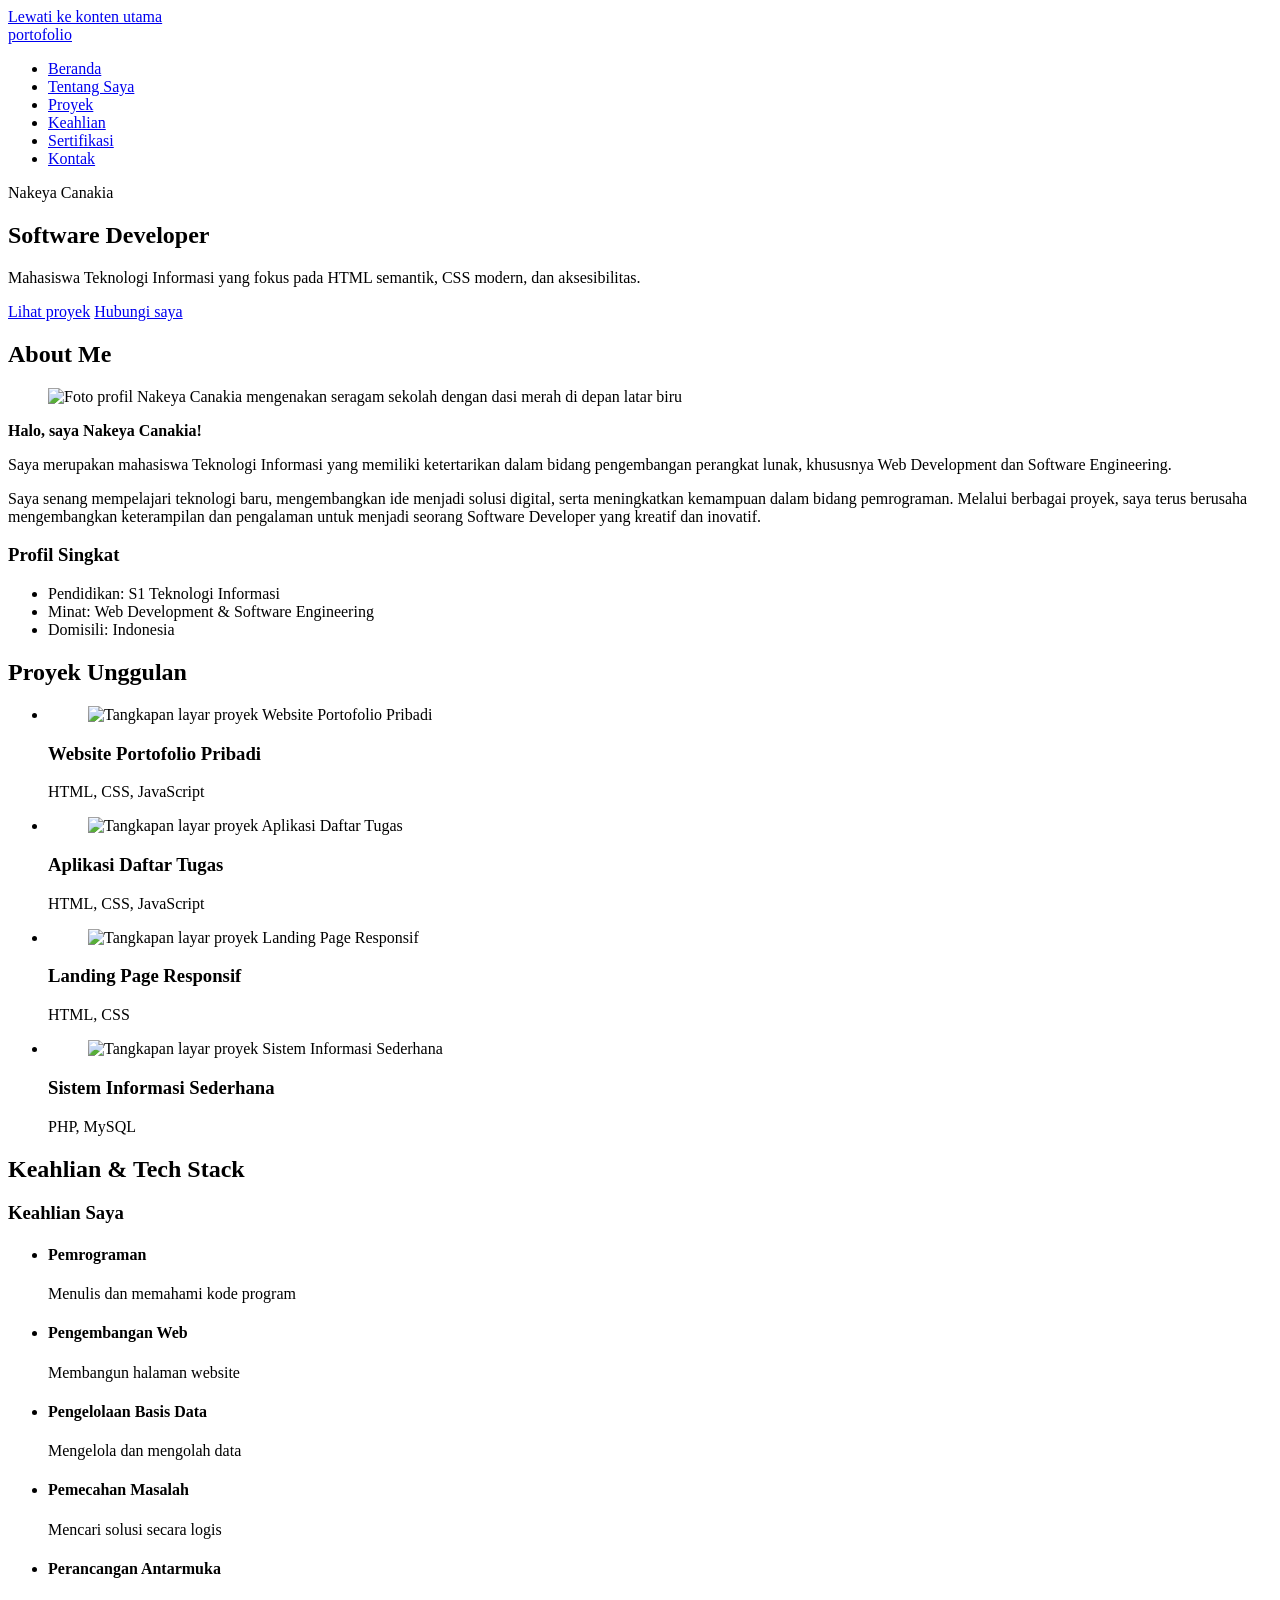
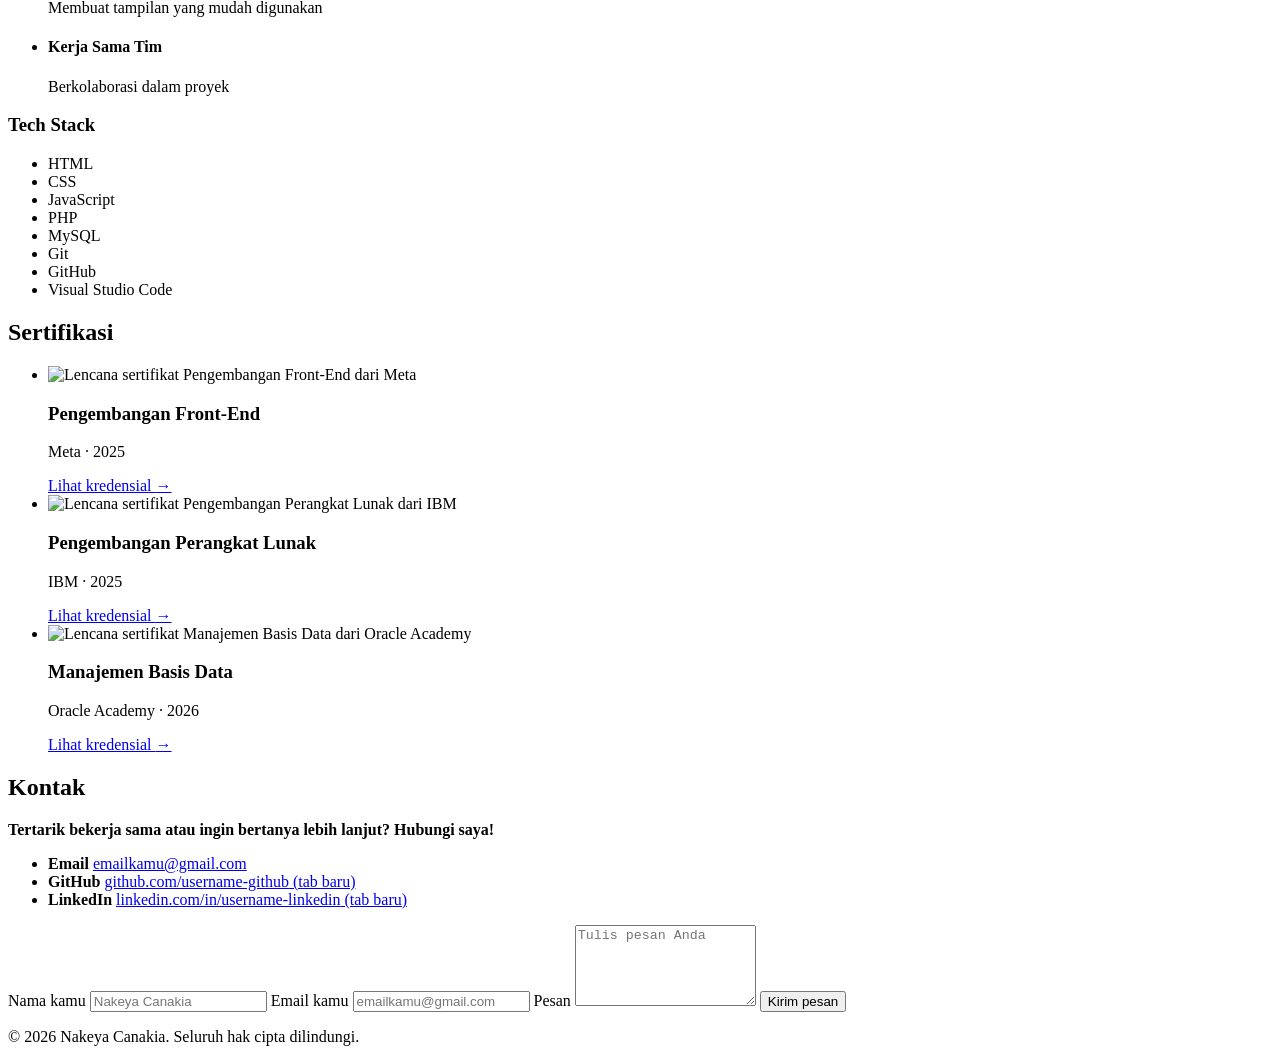
==== pemweb-tugas1-42530005/index.html @ 79c661ab "feat(form): hubungkan formulir kontak ke Formspree" ====
<!DOCTYPE html>
<html lang="id">
<head>
  <meta charset="UTF-8">
  <meta name="viewport" content="width=device-width, initial-scale=1">
  <title>Nakeya Canakia | Portofolio Software Developer</title>
  <meta name="description" content="Portofolio Nakeya Canakia, mahasiswa Teknologi Informasi yang fokus pada HTML semantik, CSS modern, dan aksesibilitas.">
  <link rel="icon" href="assets/icons/favicon.svg" type="image/svg+xml">
  <link rel="preconnect" href="https://fonts.googleapis.com">
  <link rel="preconnect" href="https://fonts.gstatic.com" crossorigin>
  <link href="https://fonts.googleapis.com/css2?family=Montserrat:wght@400;500;700;900&display=swap" rel="stylesheet">
  <link rel="stylesheet" href="css/style.css">
</head>
<body>
  <a class="skip-link" href="#konten-utama">Lewati ke konten utama</a>

  <header>
    <a class="logo" href="#beranda" aria-label="portofolio, kembali ke beranda">portofolio</a>
    <nav aria-label="Navigasi Utama">
      <ul>
        <li><a href="#beranda">Beranda</a></li>
        <li><a href="#tentang">Tentang Saya</a></li>
        <li><a href="#proyek">Proyek</a></li>
        <li><a href="#keahlian">Keahlian</a></li>
        <li><a href="#sertifikasi">Sertifikasi</a></li>
        <li><a href="#kontak">Kontak</a></li>
      </ul>
    </nav>
  </header>

  <main id="konten-utama">

    <!-- 1. BERANDA -->
    <section id="beranda" class="hero" aria-labelledby="judul-beranda">
      <p class="hero-nama">Nakeya Canakia</p>
      <h1 id="judul-beranda">Software Developer</h1>
      <p class="hero-deskripsi">Mahasiswa Teknologi Informasi yang fokus pada HTML semantik, CSS modern, dan aksesibilitas.</p>
      <p class="aksi">
        <a class="tombol" href="#proyek">Lihat proyek</a>
        <a class="tombol tombol-outline" href="#kontak">Hubungi saya</a>
      </p>
    </section>

    <!-- 2. TENTANG SAYA -->
    <section id="tentang" class="tentang" aria-labelledby="judul-tentang">
      <h2 id="judul-tentang">About Me</h2>

      <figure class="foto">
        <img src="assets/images/foto-nakeya.jpg" width="662" height="882"
             alt="Foto profil Nakeya Canakia mengenakan seragam sekolah dengan dasi merah di depan latar biru">
      </figure>

      <article class="bio">
        <p><strong>Halo, saya Nakeya Canakia!</strong></p>
        <p>Saya merupakan mahasiswa Teknologi Informasi yang memiliki ketertarikan dalam bidang pengembangan perangkat lunak, khususnya Web Development dan Software Engineering.</p>
        <p>Saya senang mempelajari teknologi baru, mengembangkan ide menjadi solusi digital, serta meningkatkan kemampuan dalam bidang pemrograman. Melalui berbagai proyek, saya terus berusaha mengembangkan keterampilan dan pengalaman untuk menjadi seorang Software Developer yang kreatif dan inovatif.</p>
      </article>

      <aside class="profil" aria-labelledby="judul-profil">
        <h3 id="judul-profil">Profil Singkat</h3>
        <ul>
          <li>Pendidikan: S1 Teknologi Informasi</li>
          <li>Minat: Web Development &amp; Software Engineering</li>
          <li>Domisili: Indonesia</li>
        </ul>
      </aside>
    </section>

    <!-- 3. PROYEK -->
    <section id="proyek" class="proyek" aria-labelledby="judul-proyek">
      <h2 id="judul-proyek">Proyek Unggulan</h2>
      <ul class="grid-kartu grid-proyek">
        <li>
          <article class="kartu">
            <figure>
              <img src="assets/images/proyek-placeholder.svg" width="640" height="480" loading="lazy"
                   alt="Tangkapan layar proyek Website Portofolio Pribadi">
            </figure>
            <h3>Website Portofolio Pribadi</h3>
            <p class="tag-teknologi">HTML, CSS, JavaScript</p>
          </article>
        </li>
        <li>
          <article class="kartu">
            <figure>
              <img src="assets/images/proyek-placeholder.svg" width="640" height="480" loading="lazy"
                   alt="Tangkapan layar proyek Aplikasi Daftar Tugas">
            </figure>
            <h3>Aplikasi Daftar Tugas</h3>
            <p class="tag-teknologi">HTML, CSS, JavaScript</p>
          </article>
        </li>
        <li>
          <article class="kartu">
            <figure>
              <img src="assets/images/proyek-placeholder.svg" width="640" height="480" loading="lazy"
                   alt="Tangkapan layar proyek Landing Page Responsif">
            </figure>
            <h3>Landing Page Responsif</h3>
            <p class="tag-teknologi">HTML, CSS</p>
          </article>
        </li>
        <li>
          <article class="kartu">
            <figure>
              <img src="assets/images/proyek-placeholder.svg" width="640" height="480" loading="lazy"
                   alt="Tangkapan layar proyek Sistem Informasi Sederhana">
            </figure>
            <h3>Sistem Informasi Sederhana</h3>
            <p class="tag-teknologi">PHP, MySQL</p>
          </article>
        </li>
      </ul>
    </section>

    <!-- 4. KEAHLIAN -->
    <section id="keahlian" class="keahlian" aria-labelledby="judul-keahlian">
      <h2 id="judul-keahlian">Keahlian &amp; Tech Stack</h2>

      <h3>Keahlian Saya</h3>
      <ul class="grid-keahlian">
        <li><h4>Pemrograman</h4><p>Menulis dan memahami kode program</p></li>
        <li><h4>Pengembangan Web</h4><p>Membangun halaman website</p></li>
        <li><h4>Pengelolaan Basis Data</h4><p>Mengelola dan mengolah data</p></li>
        <li><h4>Pemecahan Masalah</h4><p>Mencari solusi secara logis</p></li>
        <li><h4>Perancangan Antarmuka</h4><p>Membuat tampilan yang mudah digunakan</p></li>
        <li><h4>Kerja Sama Tim</h4><p>Berkolaborasi dalam proyek</p></li>
      </ul>

      <h3>Tech Stack</h3>
      <ul class="tech-stack">
        <li>HTML</li>
        <li>CSS</li>
        <li>JavaScript</li>
        <li>PHP</li>
        <li>MySQL</li>
        <li>Git</li>
        <li>GitHub</li>
        <li>Visual Studio Code</li>
      </ul>
    </section>

    <!-- 5. SERTIFIKASI -->
    <section id="sertifikasi" class="sertifikasi" aria-labelledby="judul-sertifikasi">
      <h2 id="judul-sertifikasi">Sertifikasi</h2>
      <ul class="grid-kartu">
        <li>
          <article class="kartu kartu-sertifikat">
            <img src="assets/images/sertifikat-placeholder.svg" width="200" height="200" loading="lazy"
                 alt="Lencana sertifikat Pengembangan Front-End dari Meta">
            <h3>Pengembangan Front-End</h3>
            <p>Meta &middot; 2025</p>
            <a href="https://www.coursera.org/" target="_blank" rel="noopener noreferrer"
               aria-label="Lihat kredensial Pengembangan Front-End dari Meta (tab baru)">Lihat kredensial <span aria-hidden="true">&rarr;</span></a>
          </article>
        </li>
        <li>
          <article class="kartu kartu-sertifikat">
            <img src="assets/images/sertifikat-placeholder.svg" width="200" height="200" loading="lazy"
                 alt="Lencana sertifikat Pengembangan Perangkat Lunak dari IBM">
            <h3>Pengembangan Perangkat Lunak</h3>
            <p>IBM &middot; 2025</p>
            <a href="https://www.coursera.org/" target="_blank" rel="noopener noreferrer"
               aria-label="Lihat kredensial Pengembangan Perangkat Lunak dari IBM (tab baru)">Lihat kredensial <span aria-hidden="true">&rarr;</span></a>
          </article>
        </li>
        <li>
          <article class="kartu kartu-sertifikat">
            <img src="assets/images/sertifikat-placeholder.svg" width="200" height="200" loading="lazy"
                 alt="Lencana sertifikat Manajemen Basis Data dari Oracle Academy">
            <h3>Manajemen Basis Data</h3>
            <p>Oracle Academy &middot; 2026</p>
            <a href="https://academy.oracle.com/" target="_blank" rel="noopener noreferrer"
               aria-label="Lihat kredensial Manajemen Basis Data dari Oracle Academy (tab baru)">Lihat kredensial <span aria-hidden="true">&rarr;</span></a>
          </article>
        </li>
      </ul>
    </section>

    <!-- 6. KONTAK -->
    <section id="kontak" class="kontak" aria-labelledby="judul-kontak">
      <h2 id="judul-kontak">Kontak</h2>

      <article class="info-kontak">
        <p><strong>Tertarik bekerja sama atau ingin bertanya lebih lanjut? Hubungi saya!</strong></p>
        <ul>
          <li><strong>Email</strong> <a href="mailto:emailkamu@gmail.com">emailkamu@gmail.com</a></li>
          <li><strong>GitHub</strong> <a href="https://github.com/username-github" target="_blank" rel="noopener noreferrer">github.com/username-github<span class="sr-only"> (tab baru)</span></a></li>
          <li><strong>LinkedIn</strong> <a href="https://www.linkedin.com/in/username-linkedin" target="_blank" rel="noopener noreferrer">linkedin.com/in/username-linkedin<span class="sr-only"> (tab baru)</span></a></li>
        </ul>
      </article>

      <form class="form-kontak" action="https://formspree.io/f/xdeanyjn" method="POST" aria-label="Formulir kontak">
        <label for="nama">Nama kamu</label>
        <input type="text" id="nama" name="nama" autocomplete="name" placeholder="Nakeya Canakia" required>

        <label for="email">Email kamu</label>
        <input type="email" id="email" name="email" autocomplete="email" placeholder="emailkamu@gmail.com" required>

        <label for="pesan">Pesan</label>
        <textarea id="pesan" name="pesan" rows="5" placeholder="Tulis pesan Anda" required></textarea>

        <button type="submit" class="tombol">Kirim pesan</button>
      </form>
    </section>

  </main>

  <footer>
    <p>&copy; 2026 Nakeya Canakia. Seluruh hak cipta dilindungi.</p>
  </footer>
</body>
</html>
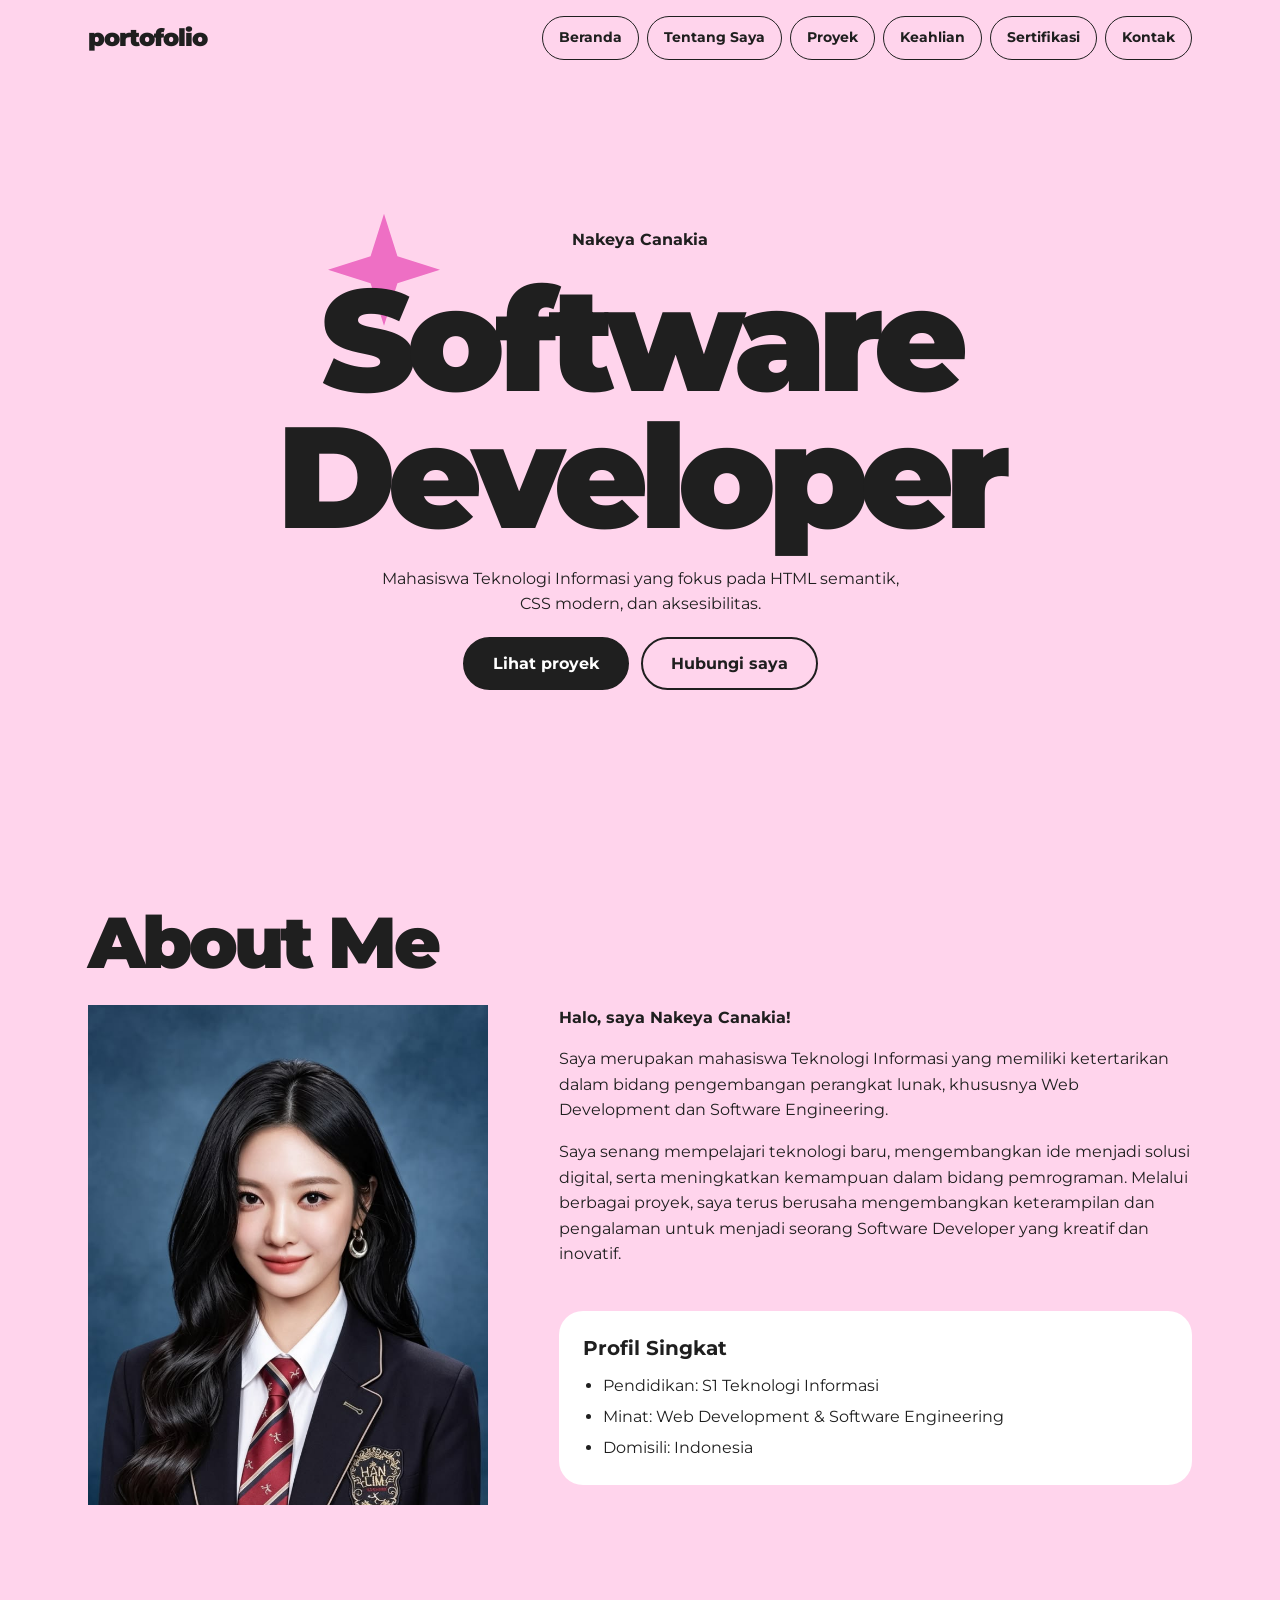
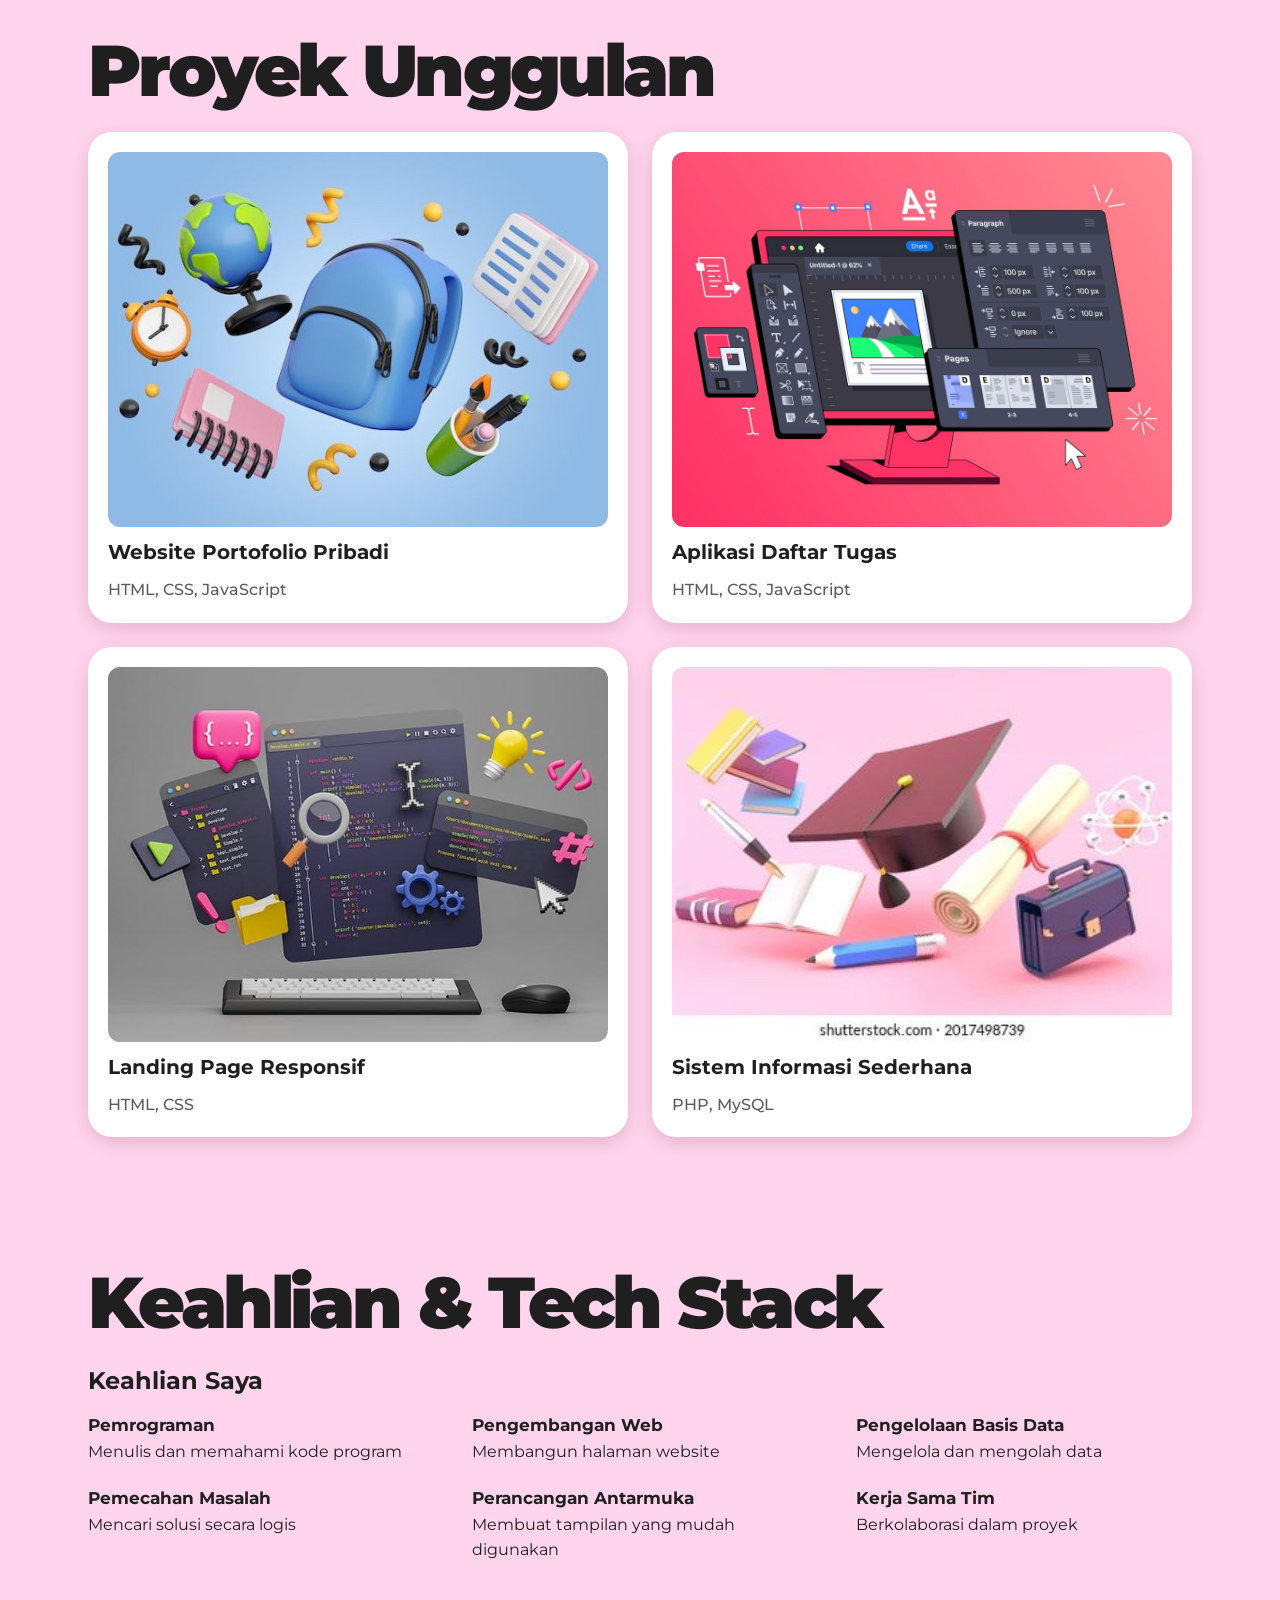
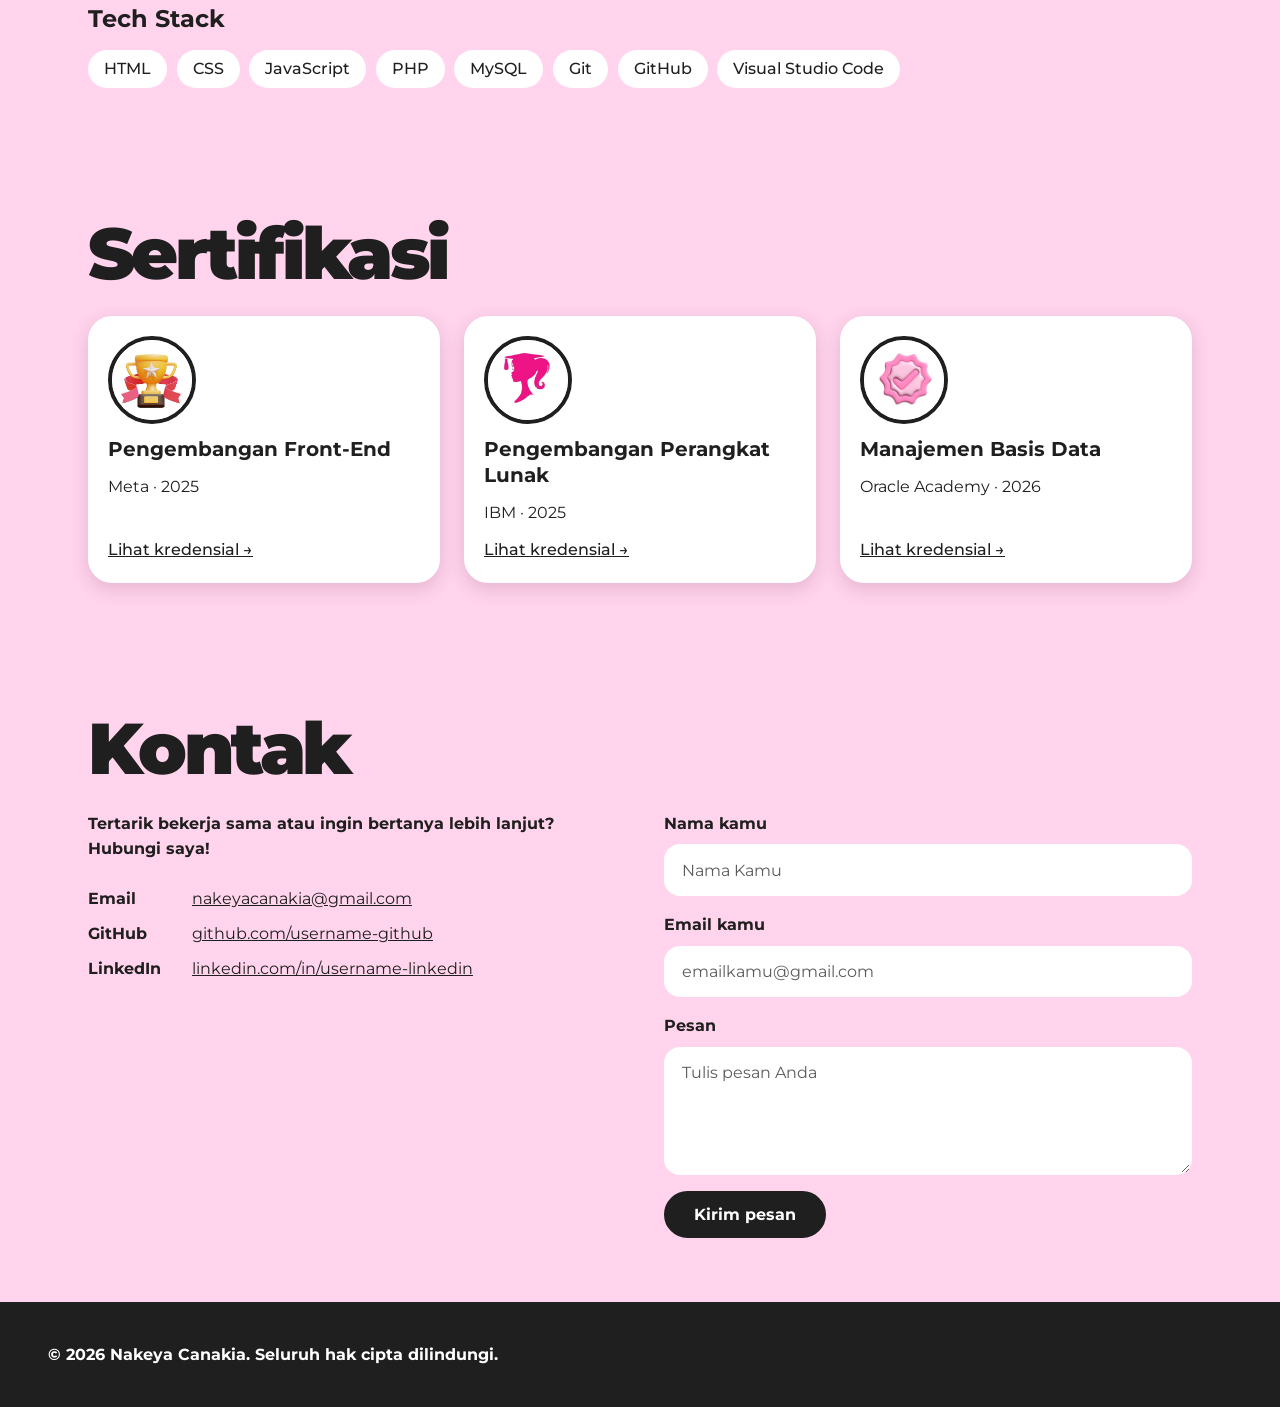
==== commit fcc118d4: "feat: foto profil, formulir Formspree, dan efek hover kartu" ====
--- a/pemweb-tugas1-42530005/index.html
+++ b/pemweb-tugas1-42530005/index.html
@@ -5,7 +5,7 @@
   <meta name="viewport" content="width=device-width, initial-scale=1">
   <title>Nakeya Canakia | Portofolio Software Developer</title>
   <meta name="description" content="Portofolio Nakeya Canakia, mahasiswa Teknologi Informasi yang fokus pada HTML semantik, CSS modern, dan aksesibilitas.">
-  <link rel="icon" href="assets/icons/favicon.svg" type="image/svg+xml">
+  <link rel="icon" href="assets/icons/cookies.png" type="image/svg+xml">
   <link rel="preconnect" href="https://fonts.googleapis.com">
   <link rel="preconnect" href="https://fonts.gstatic.com" crossorigin>
   <link href="https://fonts.googleapis.com/css2?family=Montserrat:wght@400;500;700;900&display=swap" rel="stylesheet">
@@ -73,7 +73,7 @@
         <li>
           <article class="kartu">
             <figure>
-              <img src="assets/images/proyek-placeholder.svg" width="640" height="480" loading="lazy"
+              <img src="assets/images/komputer4.jpg" width="640" height="480" loading="lazy"
                    alt="Tangkapan layar proyek Website Portofolio Pribadi">
             </figure>
             <h3>Website Portofolio Pribadi</h3>
@@ -83,7 +83,7 @@
         <li>
           <article class="kartu">
             <figure>
-              <img src="assets/images/proyek-placeholder.svg" width="640" height="480" loading="lazy"
+              <img src="assets/images/komputer 3.jpg" width="640" height="480" loading="lazy"
                    alt="Tangkapan layar proyek Aplikasi Daftar Tugas">
             </figure>
             <h3>Aplikasi Daftar Tugas</h3>
@@ -93,7 +93,7 @@
         <li>
           <article class="kartu">
             <figure>
-              <img src="assets/images/proyek-placeholder.svg" width="640" height="480" loading="lazy"
+              <img src="assets/images/komputer2.jpg" width="640" height="480" loading="lazy"
                    alt="Tangkapan layar proyek Landing Page Responsif">
             </figure>
             <h3>Landing Page Responsif</h3>
@@ -103,7 +103,7 @@
         <li>
           <article class="kartu">
             <figure>
-              <img src="assets/images/proyek-placeholder.svg" width="640" height="480" loading="lazy"
+              <img src="assets/images/komputer5.jpg" width="640" height="480" loading="lazy"
                    alt="Tangkapan layar proyek Sistem Informasi Sederhana">
             </figure>
             <h3>Sistem Informasi Sederhana</h3>
@@ -146,7 +146,7 @@
       <ul class="grid-kartu">
         <li>
           <article class="kartu kartu-sertifikat">
-            <img src="assets/images/sertifikat-placeholder.svg" width="200" height="200" loading="lazy"
+            <img src="assets/images/piala.jpg" width="200" height="200" loading="lazy"
                  alt="Lencana sertifikat Pengembangan Front-End dari Meta">
             <h3>Pengembangan Front-End</h3>
             <p>Meta &middot; 2025</p>
@@ -156,7 +156,7 @@
         </li>
         <li>
           <article class="kartu kartu-sertifikat">
-            <img src="assets/images/sertifikat-placeholder.svg" width="200" height="200" loading="lazy"
+            <img src="assets/images/barbie.jpg" width="200" height="200" loading="lazy"
                  alt="Lencana sertifikat Pengembangan Perangkat Lunak dari IBM">
             <h3>Pengembangan Perangkat Lunak</h3>
             <p>IBM &middot; 2025</p>
@@ -166,7 +166,7 @@
         </li>
         <li>
           <article class="kartu kartu-sertifikat">
-            <img src="assets/images/sertifikat-placeholder.svg" width="200" height="200" loading="lazy"
+            <img src="assets/images/centang.jpg" width="200" height="200" loading="lazy"
                  alt="Lencana sertifikat Manajemen Basis Data dari Oracle Academy">
             <h3>Manajemen Basis Data</h3>
             <p>Oracle Academy &middot; 2026</p>
@@ -184,15 +184,15 @@
       <article class="info-kontak">
         <p><strong>Tertarik bekerja sama atau ingin bertanya lebih lanjut? Hubungi saya!</strong></p>
         <ul>
-          <li><strong>Email</strong> <a href="mailto:emailkamu@gmail.com">emailkamu@gmail.com</a></li>
-          <li><strong>GitHub</strong> <a href="https://github.com/username-github" target="_blank" rel="noopener noreferrer">github.com/username-github<span class="sr-only"> (tab baru)</span></a></li>
-          <li><strong>LinkedIn</strong> <a href="https://www.linkedin.com/in/username-linkedin" target="_blank" rel="noopener noreferrer">linkedin.com/in/username-linkedin<span class="sr-only"> (tab baru)</span></a></li>
+          <li><strong>Email</strong> <a href="mailto:emailkamu@gmail.com">nakeyacanakia@gmail.com</a></li>
+          <li><strong>GitHub</strong> <a href="https://github.com/nakeyay-github" target="_blank" rel="noopener noreferrer">github.com/username-github<span class="sr-only"> (tab baru)</span></a></li>
+          <li><strong>LinkedIn</strong> <a href="https://www.linkedin.com/in/nakeyay-linkedin" target="_blank" rel="noopener noreferrer">linkedin.com/in/username-linkedin<span class="sr-only"> (tab baru)</span></a></li>
         </ul>
       </article>
 
       <form class="form-kontak" action="https://formspree.io/f/xdeanyjn" method="POST" aria-label="Formulir kontak">
         <label for="nama">Nama kamu</label>
-        <input type="text" id="nama" name="nama" autocomplete="name" placeholder="Nakeya Canakia" required>
+        <input type="text" id="nama" name="nama" autocomplete="name" placeholder="Nama Kamu" required>
 
         <label for="email">Email kamu</label>
         <input type="email" id="email" name="email" autocomplete="email" placeholder="emailkamu@gmail.com" required>
@@ -210,4 +210,4 @@
     <p>&copy; 2026 Nakeya Canakia. Seluruh hak cipta dilindungi.</p>
   </footer>
 </body>
-</html>+</html>
--- a/pemweb-tugas1-42530005/css/style.css
+++ b/pemweb-tugas1-42530005/css/style.css
@@ -0,0 +1,668 @@
+*, *::before, *::after {
+  box-sizing: border-box;
+  margin: 0;
+  padding: 0;
+}
+
+/* ==========================================================
+   VARIABEL & DASAR (default = tampilan mobile)
+   ========================================================== */
+:root {
+  --pink: #ffd4ec;
+  --pink-aksen: #ee6fc4;
+  --ink: #1f1f1f;
+  --putih: #ffffff;
+  --abu: #5c5c5c;
+  --font: "Montserrat", system-ui, -apple-system, "Segoe UI", Roboto, Arial, sans-serif;
+  --radius: 1.5rem;
+  --gap: 1.5rem;
+  --ruang-x: 1rem;
+}
+
+html {
+  scroll-behavior: smooth;
+}
+
+body {
+  font-family: var(--font);
+  font-size: 1rem;
+  line-height: 1.6;
+  color: var(--ink);
+  background-color: var(--pink);
+}
+
+img {
+  display: block;
+  max-width: 100%;
+  height: auto;
+}
+
+ul {
+  list-style: none;
+}
+
+a {
+  color: inherit;
+}
+
+:focus-visible {
+  outline: 3px solid var(--ink);
+  outline-offset: 3px;
+}
+
+/* ==========================================================
+   AKSESIBILITAS
+   ========================================================== */
+.skip-link {
+  position: absolute;
+  top: -4rem;
+  left: var(--ruang-x);
+  z-index: 100;
+  padding: 0.75rem 1rem;
+  background-color: var(--ink);
+  color: var(--putih);
+  border-radius: 0.5rem;
+  font-weight: 700;
+}
+
+.skip-link:focus {
+  top: 0.5rem;
+}
+
+.sr-only {
+  position: absolute;
+  width: 1px;
+  height: 1px;
+  overflow: hidden;
+  clip-path: inset(50%);
+  white-space: nowrap;
+}
+
+/* ==========================================================
+   HEADER & NAVIGASI (Flexbox)
+   ========================================================== */
+header {
+  display: flex;
+  flex-direction: column;
+  align-items: center;
+  gap: 0.75rem;
+  padding: 1rem var(--ruang-x);
+  background-color: var(--pink);
+}
+
+.logo {
+  font-size: 1.5rem;
+  font-weight: 900;
+  letter-spacing: -0.04em;
+  text-decoration: none;
+}
+
+nav ul {
+  display: flex;
+  flex-wrap: wrap;
+  justify-content: center;
+  gap: 0.5rem;
+}
+
+nav a {
+  display: inline-block;
+  min-height: 2.75rem;
+  padding: 0.6rem 1rem;
+  border: 1.5px solid var(--ink);
+  border-radius: 999px;
+  font-size: 0.875rem;
+  font-weight: 700;
+  text-decoration: none;
+  line-height: 1.5;
+}
+
+nav a:hover {
+  background-color: var(--ink);
+  color: var(--putih);
+}
+
+/* ==========================================================
+   BAGIAN UMUM
+   ========================================================== */
+main > section {
+  padding: 3rem var(--ruang-x);
+}
+
+h2 {
+  margin-bottom: 1.5rem;
+  font-size: clamp(2.25rem, 10vw, 4.5rem);
+  font-weight: 900;
+  line-height: 1.05;
+  letter-spacing: -0.05em;
+}
+
+h3 {
+  font-size: 1.25rem;
+  font-weight: 700;
+  line-height: 1.3;
+}
+
+h4 {
+  font-size: 1.05rem;
+  font-weight: 700;
+}
+
+/* Tombol (Flexbox untuk grup CTA) */
+.aksi {
+  display: flex;
+  flex-wrap: wrap;
+  justify-content: center;
+  gap: 0.75rem;
+}
+
+.tombol {
+  display: inline-block;
+  min-height: 2.75rem;
+  padding: 0.75rem 1.75rem;
+  border: 2px solid var(--ink);
+  border-radius: 999px;
+  background-color: var(--ink);
+  color: var(--putih);
+  font-family: inherit;
+  font-size: 1rem;
+  font-weight: 700;
+  text-decoration: none;
+  text-align: center;
+  cursor: pointer;
+}
+
+.tombol:hover {
+  background-color: var(--putih);
+  color: var(--ink);
+}
+
+.tombol-outline {
+  background-color: transparent;
+  color: var(--ink);
+}
+
+.tombol-outline:hover {
+  background-color: var(--ink);
+  color: var(--putih);
+}
+
+/* ==========================================================
+   1. BERANDA (hero)
+   ========================================================== */
+.hero {
+  position: relative;
+  display: flex;
+  flex-direction: column;
+  align-items: center;
+  justify-content: center;
+  gap: 1.25rem;
+  min-height: 80vh;
+  overflow: hidden;
+  text-align: center;
+}
+
+/* Bintang dekoratif */
+.hero::before {
+  content: "";
+  position: absolute;
+  top: 18%;
+  left: 18%;
+  width: 5rem;
+  aspect-ratio: 1;
+  background-color: var(--pink-aksen);
+  clip-path: polygon(50% 0, 62% 38%, 100% 50%, 62% 62%, 50% 100%, 38% 62%, 0 50%, 38% 38%);
+}
+
+.hero > * {
+  position: relative;
+}
+
+.hero-nama {
+  font-weight: 700;
+}
+
+.hero h1 {
+  font-size: clamp(2.5rem, 13vw, 9rem);
+  font-weight: 900;
+  line-height: 0.95;
+  letter-spacing: -0.06em;
+}
+
+.hero-deskripsi {
+  max-width: 34rem;
+}
+
+/* ==========================================================
+   2. TENTANG SAYA (Grid makro-layout)
+   ========================================================== */
+.tentang {
+  display: grid;
+  gap: var(--gap);
+}
+
+.tentang h2 {
+  margin-bottom: 0;
+}
+
+.foto img {
+  width: 100%;
+  max-width: 25rem;
+  aspect-ratio: 4 / 5;
+  object-fit: cover;
+}
+
+.bio {
+  display: grid;
+  gap: 1rem;
+}
+
+.profil {
+  padding: 1.5rem;
+  border-radius: var(--radius);
+  background-color: var(--putih);
+}
+
+.profil ul {
+  display: grid;
+  gap: 0.35rem;
+  margin-top: 0.75rem;
+  padding-left: 1.25rem;
+  list-style: disc;
+}
+
+/* ==========================================================
+   KARTU (Grid auto-fit untuk proyek & sertifikasi)
+   ========================================================== */
+.grid-kartu {
+  display: grid;
+  grid-template-columns: repeat(auto-fit, minmax(min(100%, 280px), 1fr));
+  gap: 1.5rem;
+}
+
+.kartu {
+  display: flex;
+  flex-direction: column;
+  gap: 0.75rem;
+  height: 100%;
+  padding: 1.25rem;
+  border-radius: var(--radius);
+  background-color: var(--putih);
+  box-shadow: 0 6px 18px rgba(120, 40, 90, 0.18);
+}
+
+.kartu figure img {
+  width: 100%;
+  aspect-ratio: 4 / 3;
+  object-fit: cover;
+  border-radius: 0.75rem;
+}
+
+.tag-teknologi {
+  color: var(--abu);
+  font-weight: 500;
+}
+
+.kartu-sertifikat img {
+  width: 5.5rem;
+  aspect-ratio: 1;
+  object-fit: cover;
+  border: 4px solid var(--ink);
+  border-radius: 50%;
+}
+
+.kartu-sertifikat a {
+  margin-top: auto;
+  font-weight: 500;
+}
+
+/* ==========================================================
+   4. KEAHLIAN
+   ========================================================== */
+.keahlian h3 {
+  margin-bottom: 1rem;
+  font-size: 1.5rem;
+}
+
+.grid-keahlian {
+  display: grid;
+  gap: 1.25rem;
+  margin-bottom: 2.5rem;
+}
+
+.tech-stack {
+  display: flex;
+  flex-wrap: wrap;
+  gap: 0.6rem;
+}
+
+.tech-stack li {
+  padding: 0.4rem 1rem;
+  border-radius: 999px;
+  background-color: var(--putih);
+  font-weight: 500;
+}
+
+/* ==========================================================
+   6. KONTAK
+   ========================================================== */
+.kontak {
+  display: grid;
+  gap: var(--gap);
+}
+
+.kontak h2 {
+  margin-bottom: 0;
+}
+
+.info-kontak {
+  display: grid;
+  gap: 1.5rem;
+  align-content: start;
+}
+
+.info-kontak ul {
+  display: grid;
+  gap: 0.6rem;
+}
+
+.info-kontak li {
+  display: flex;
+  flex-wrap: wrap;
+  gap: 0.25rem 1rem;
+}
+
+.info-kontak li strong {
+  min-width: 5.5rem;
+}
+
+.info-kontak a {
+  overflow-wrap: anywhere;
+}
+
+.form-kontak {
+  display: flex;
+  flex-direction: column;
+  gap: 0.5rem;
+}
+
+.form-kontak label {
+  font-weight: 700;
+}
+
+.form-kontak input,
+.form-kontak textarea {
+  width: 100%;
+  padding: 0.9rem 1rem;
+  margin-bottom: 0.5rem;
+  border: 2px solid transparent;
+  border-radius: 1rem;
+  background-color: var(--putih);
+  color: var(--ink);
+  font-family: inherit;
+  font-size: 1rem;
+}
+
+.form-kontak ::placeholder {
+  color: var(--abu);
+}
+
+.form-kontak textarea {
+  resize: vertical;
+}
+
+.form-kontak .tombol {
+  align-self: flex-start;
+}
+
+/* ==========================================================
+   FOOTER
+   ========================================================== */
+footer {
+  padding: 2.5rem var(--ruang-x);
+  background-color: var(--ink);
+  color: var(--putih);
+  font-weight: 700;
+}
+
+/* ==========================================================
+   TABLET (min-width: 768px)
+   ========================================================== */
+@media (min-width: 768px) {
+  :root {
+    --ruang-x: 2rem;
+  }
+
+  header {
+    position: sticky;
+    top: 0;
+    z-index: 50;
+    flex-direction: row;
+    justify-content: space-between;
+  }
+
+  html {
+    scroll-padding-top: 5rem;
+  }
+
+  main > section {
+    padding-block: 4rem;
+  }
+
+  /* Tentang: foto di kiri, teks di kanan */
+  .tentang {
+    grid-template-columns: 1fr 1.4fr;
+    grid-template-areas:
+      "judul judul"
+      "foto  bio"
+      "foto  profil";
+    align-items: start;
+  }
+
+  .tentang h2 { grid-area: judul; }
+  .foto       { grid-area: foto; }
+  .bio        { grid-area: bio; }
+  .profil     { grid-area: profil; }
+
+  .grid-keahlian {
+    grid-template-columns: repeat(2, 1fr);
+    column-gap: 3rem;
+  }
+
+  /* Kontak: info di kiri, formulir di kanan */
+  .kontak {
+    grid-template-columns: 1fr 1fr;
+    grid-template-areas:
+      "judul judul"
+      "info  form";
+    column-gap: 3rem;
+  }
+
+  .kontak h2     { grid-area: judul; }
+  .info-kontak   { grid-area: info; }
+  .form-kontak   { grid-area: form; }
+}
+
+/* ==========================================================
+   DESKTOP (min-width: 1024px)
+   ========================================================== */
+@media (min-width: 1024px) {
+  :root {
+    --ruang-x: 3rem;
+  }
+
+  header,
+  main > section {
+    max-width: 75rem;
+    margin-inline: auto;
+  }
+
+  footer p {
+    max-width: 75rem;
+    margin-inline: auto;
+  }
+
+  .hero {
+    min-height: 85vh;
+  }
+
+  .hero::before {
+    left: 24%;
+    width: 7rem;
+  }
+
+  .tentang {
+    grid-template-columns: 0.9fr 1.4fr;
+    column-gap: 4rem;
+  }
+
+  .grid-proyek {
+    grid-template-columns: repeat(2, 1fr);
+  }
+
+  .grid-keahlian {
+    grid-template-columns: repeat(3, 1fr);
+  }
+}
+
+/* Hormati preferensi pengguna: kurangi animasi */
+@media (prefers-reduced-motion: reduce) {
+  html {
+    scroll-behavior: auto;
+  }
+}
+
+/* ==========================================================
+   EFEK KARTU SERTIFIKAT (naik saat disentuh / di-hover)
+   ========================================================== */
+.kartu-sertifikat {
+  position: relative;
+  transition: transform 0.25s ease, box-shadow 0.25s ease;
+}
+
+.kartu-sertifikat:hover,
+.kartu-sertifikat:focus-within,
+.kartu-sertifikat:active {
+  transform: translateY(-8px);
+  box-shadow: 0 16px 30px rgba(120, 40, 90, 0.3);
+}
+
+/* Membuat seluruh kartu bisa diklik */
+.kartu-sertifikat a::after {
+  content: "";
+  position: absolute;
+  inset: 0;
+  border-radius: var(--radius);
+}
+
+.kartu-sertifikat:hover a {
+  text-decoration: underline;
+}
+
+/* ==========================================================
+   EFEK KARTU SERTIFIKAT (naik saat disentuh / di-hover)
+   ========================================================== */
+.kartu-sertifikat {
+  position: relative;
+  transition: transform 0.25s ease, box-shadow 0.25s ease;
+}
+
+.kartu-sertifikat:hover,
+.kartu-sertifikat:focus-within,
+.kartu-sertifikat:active {
+  transform: translateY(-8px);
+  box-shadow: 0 16px 30px rgba(120, 40, 90, 0.3);
+}
+
+/* Membuat seluruh kartu bisa diklik */
+.kartu-sertifikat a::after {
+  content: "";
+  position: absolute;
+  inset: 0;
+  border-radius: var(--radius);
+}
+
+.kartu-sertifikat:hover a {
+  text-decoration: underline;
+}
+
+/* Hormati pengguna yang mematikan animasi */
+@media (prefers-reduced-motion: reduce) {
+  .kartu-sertifikat {
+    transition: none;
+  }
+
+  .kartu-sertifikat:hover,
+  .kartu-sertifikat:focus-within,
+  .kartu-sertifikat:active {
+    transform: none;
+  }
+}
+
+/* ==========================================================
+   EFEK KARTU PROYEK (naik saat disentuh / di-hover)
+   ========================================================== */
+.grid-proyek .kartu {
+  position: relative;
+  transition: transform 0.25s ease, box-shadow 0.25s ease;
+}
+
+.grid-proyek .kartu:hover,
+.grid-proyek .kartu:focus-within,
+.grid-proyek .kartu:active {
+  transform: translateY(-8px);
+  box-shadow: 0 16px 30px rgba(120, 40, 90, 0.3);
+}
+
+.grid-proyek .kartu a {
+  margin-top: auto;
+  font-weight: 500;
+}
+
+/* Membuat seluruh kartu bisa diklik */
+.grid-proyek .kartu a::after {
+  content: "";
+  position: absolute;
+  inset: 0;
+  border-radius: var(--radius);
+}
+
+.grid-proyek .kartu:hover a {
+  text-decoration: underline;
+}
+
+@media (prefers-reduced-motion: reduce) {
+  .grid-proyek .kartu {
+    transition: none;
+  }
+
+  .grid-proyek .kartu:hover,
+  .grid-proyek .kartu:focus-within,
+  .grid-proyek .kartu:active {
+    transform: none;
+  }
+}
+
+/* ==========================================================
+   EFEK TECH STACK (naik saat disentuh / di-hover)
+   ========================================================== */
+.tech-stack li {
+  cursor: default;
+  transition: transform 0.25s ease, box-shadow 0.25s ease;
+}
+
+.tech-stack li:hover,
+.tech-stack li:active {
+  transform: translateY(-6px);
+  box-shadow: 0 10px 20px rgba(120, 40, 90, 0.28);
+}
+
+@media (prefers-reduced-motion: reduce) {
+  .tech-stack li {
+    transition: none;
+  }
+
+  .tech-stack li:hover,
+  .tech-stack li:active {
+    transform: none;
+  }
+}
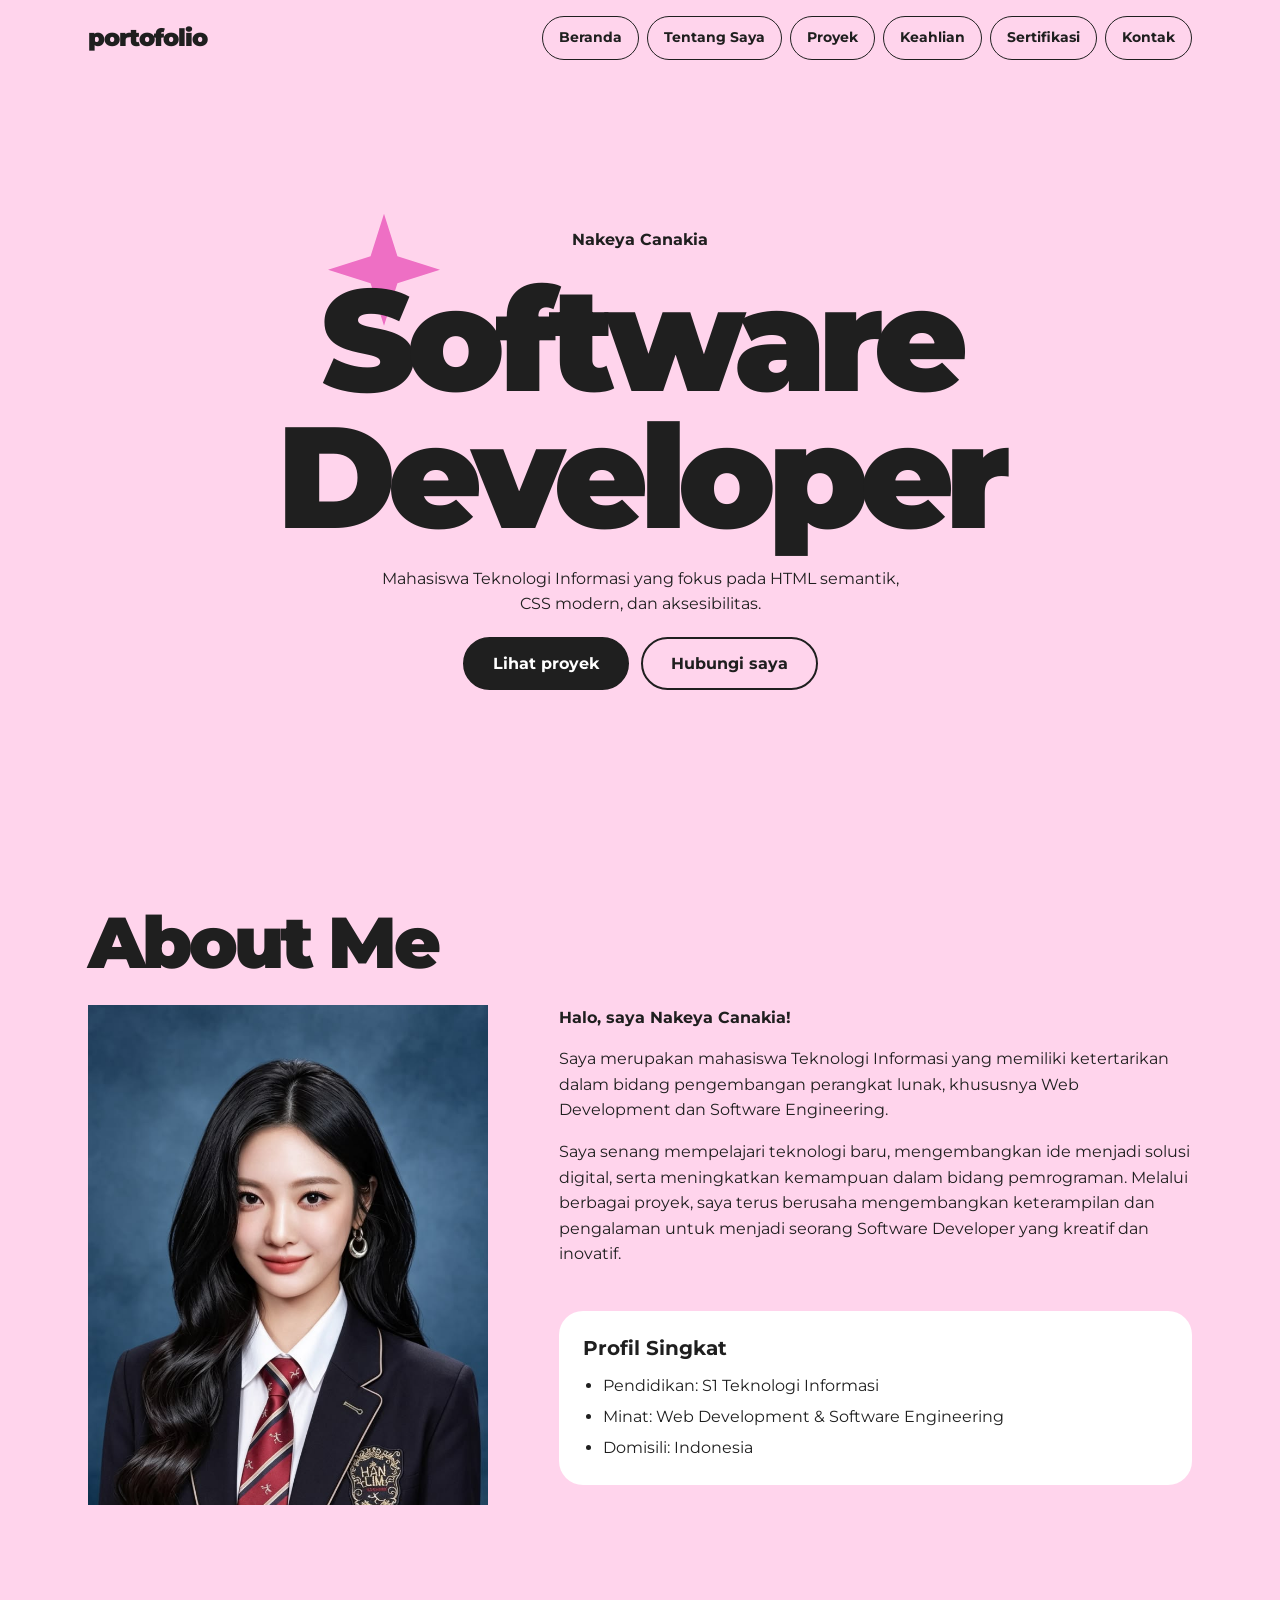
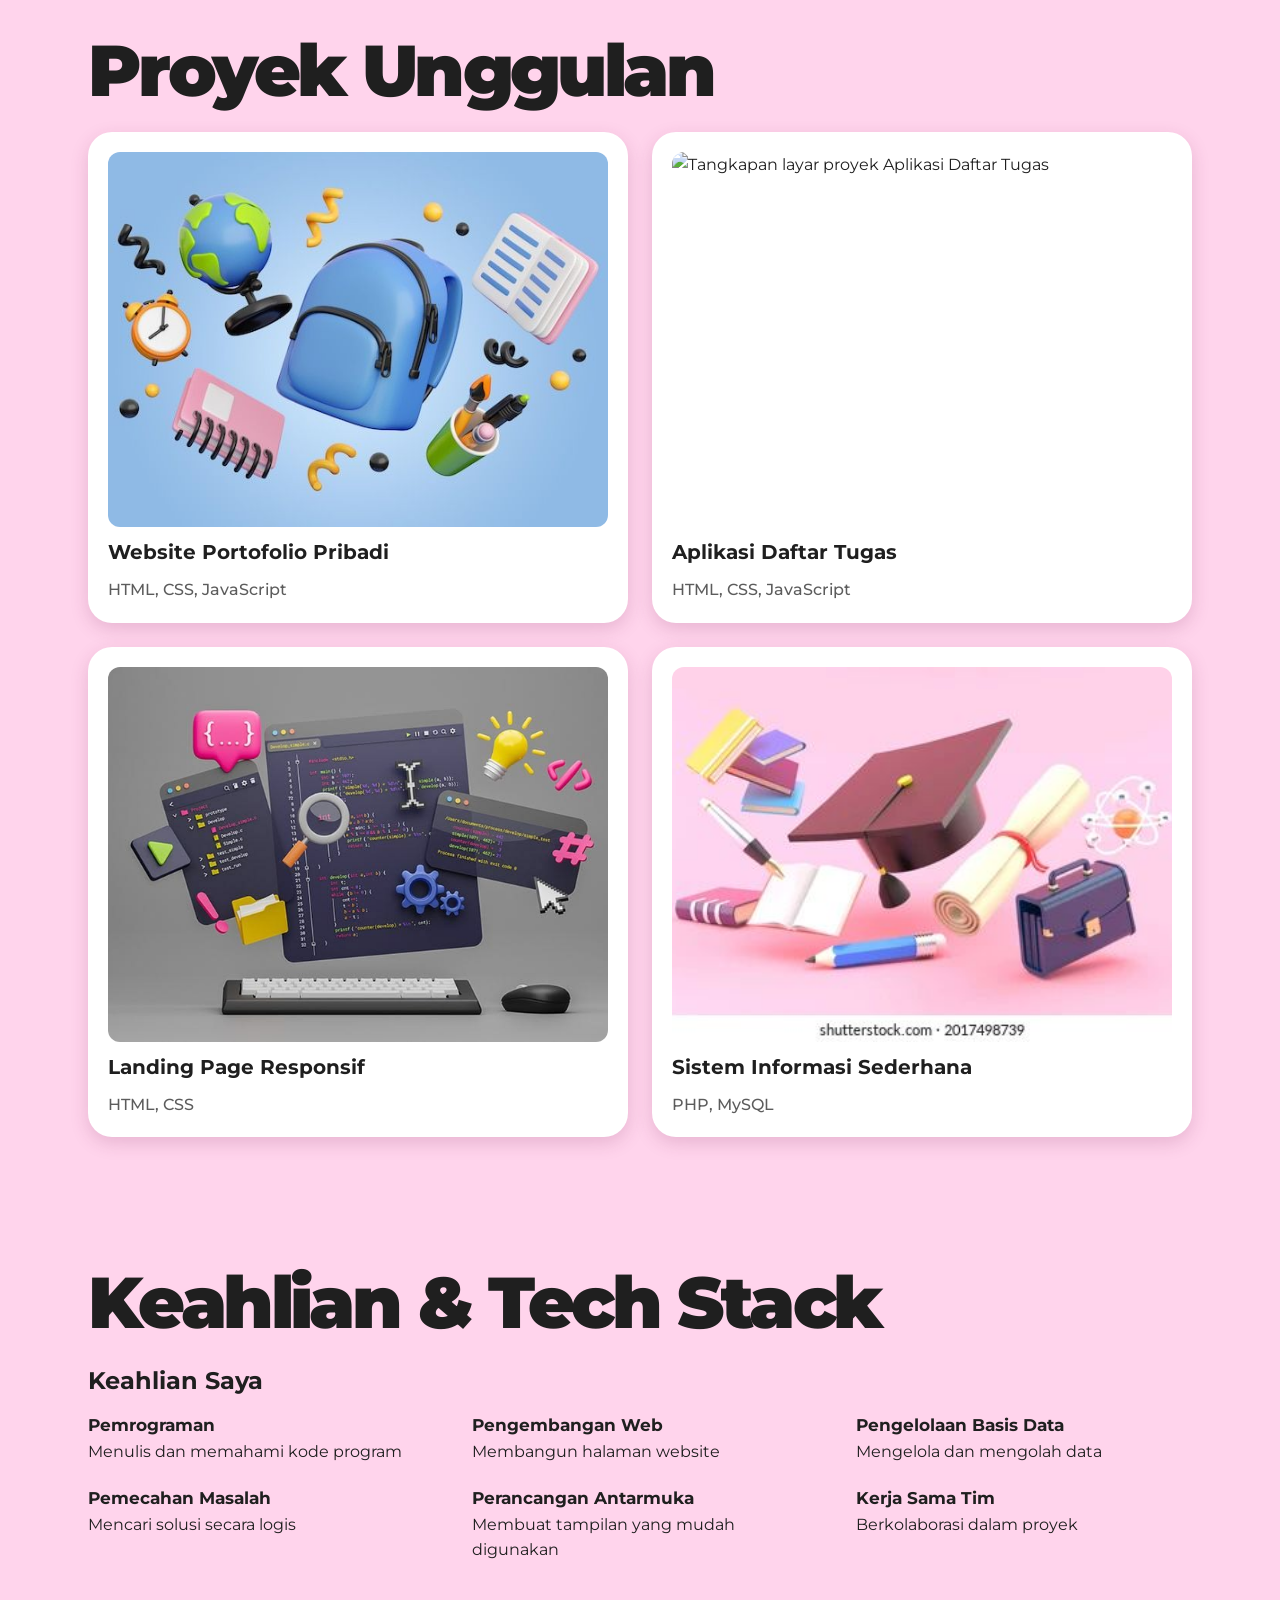
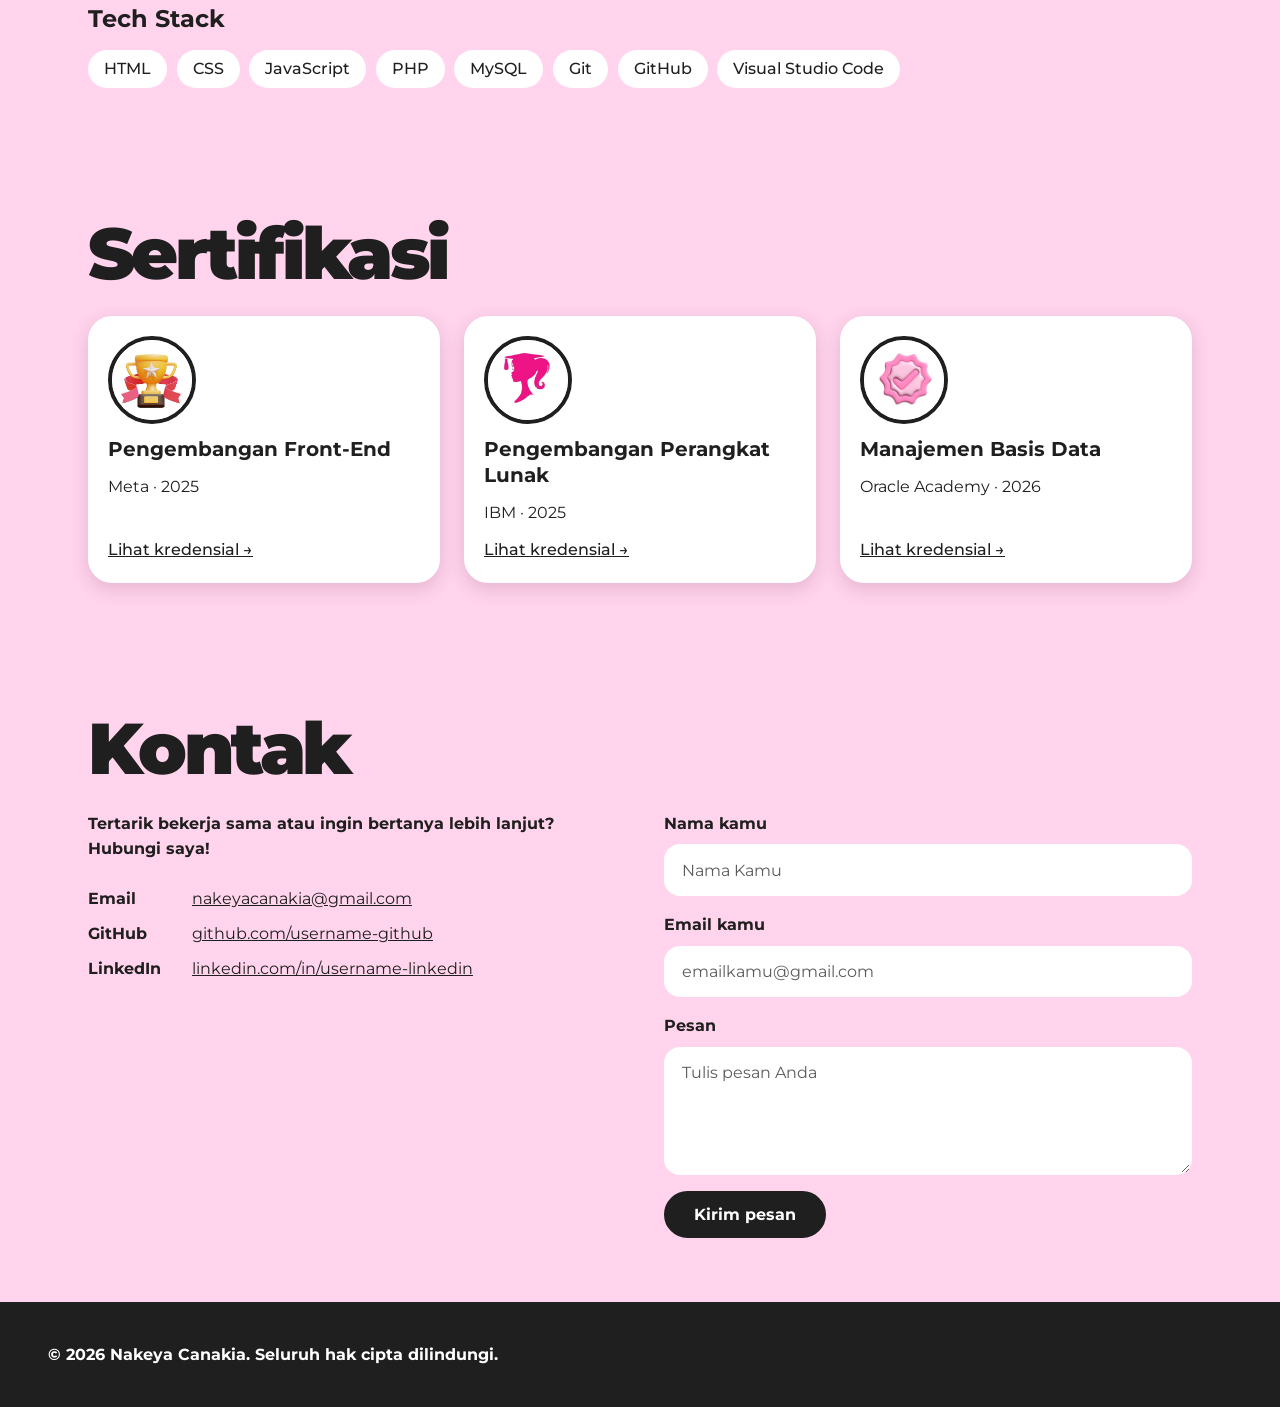
==== commit 101cdf8f: "fix(html): perbaikan nama file gambar dan heading article" ====
--- a/pemweb-tugas1-42530005/index.html
+++ b/pemweb-tugas1-42530005/index.html
@@ -51,6 +51,7 @@
       </figure>
 
       <article class="bio">
+        <h3 class="sr-only">Biografi</h3>
         <p><strong>Halo, saya Nakeya Canakia!</strong></p>
         <p>Saya merupakan mahasiswa Teknologi Informasi yang memiliki ketertarikan dalam bidang pengembangan perangkat lunak, khususnya Web Development dan Software Engineering.</p>
         <p>Saya senang mempelajari teknologi baru, mengembangkan ide menjadi solusi digital, serta meningkatkan kemampuan dalam bidang pemrograman. Melalui berbagai proyek, saya terus berusaha mengembangkan keterampilan dan pengalaman untuk menjadi seorang Software Developer yang kreatif dan inovatif.</p>
@@ -83,7 +84,7 @@
         <li>
           <article class="kartu">
             <figure>
-              <img src="assets/images/komputer 3.jpg" width="640" height="480" loading="lazy"
+              <img src="assets/images/komputer-3.jpg" width="640" height="480" loading="lazy"
                    alt="Tangkapan layar proyek Aplikasi Daftar Tugas">
             </figure>
             <h3>Aplikasi Daftar Tugas</h3>
@@ -182,6 +183,7 @@
       <h2 id="judul-kontak">Kontak</h2>
 
       <article class="info-kontak">
+        <h3 class="sr-only">Informasi Kontak</h3>
         <p><strong>Tertarik bekerja sama atau ingin bertanya lebih lanjut? Hubungi saya!</strong></p>
         <ul>
           <li><strong>Email</strong> <a href="mailto:emailkamu@gmail.com">nakeyacanakia@gmail.com</a></li>
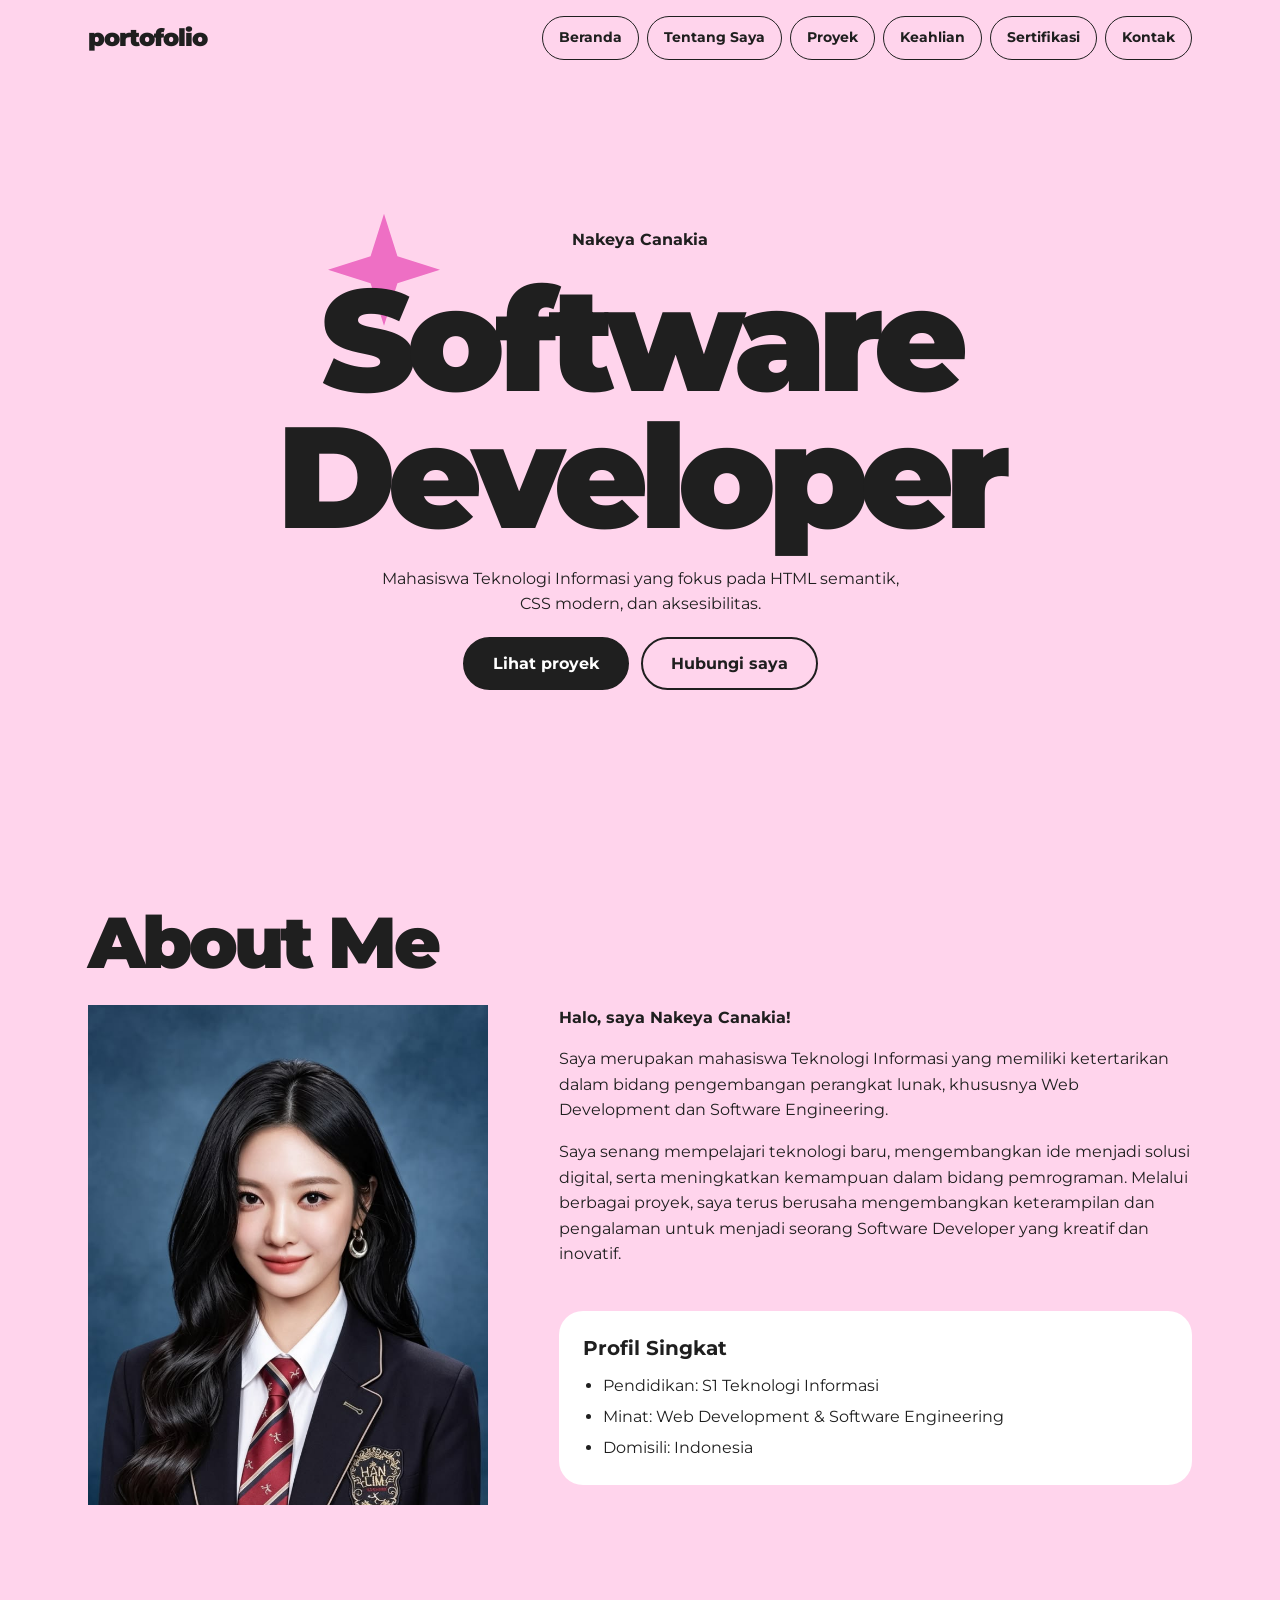
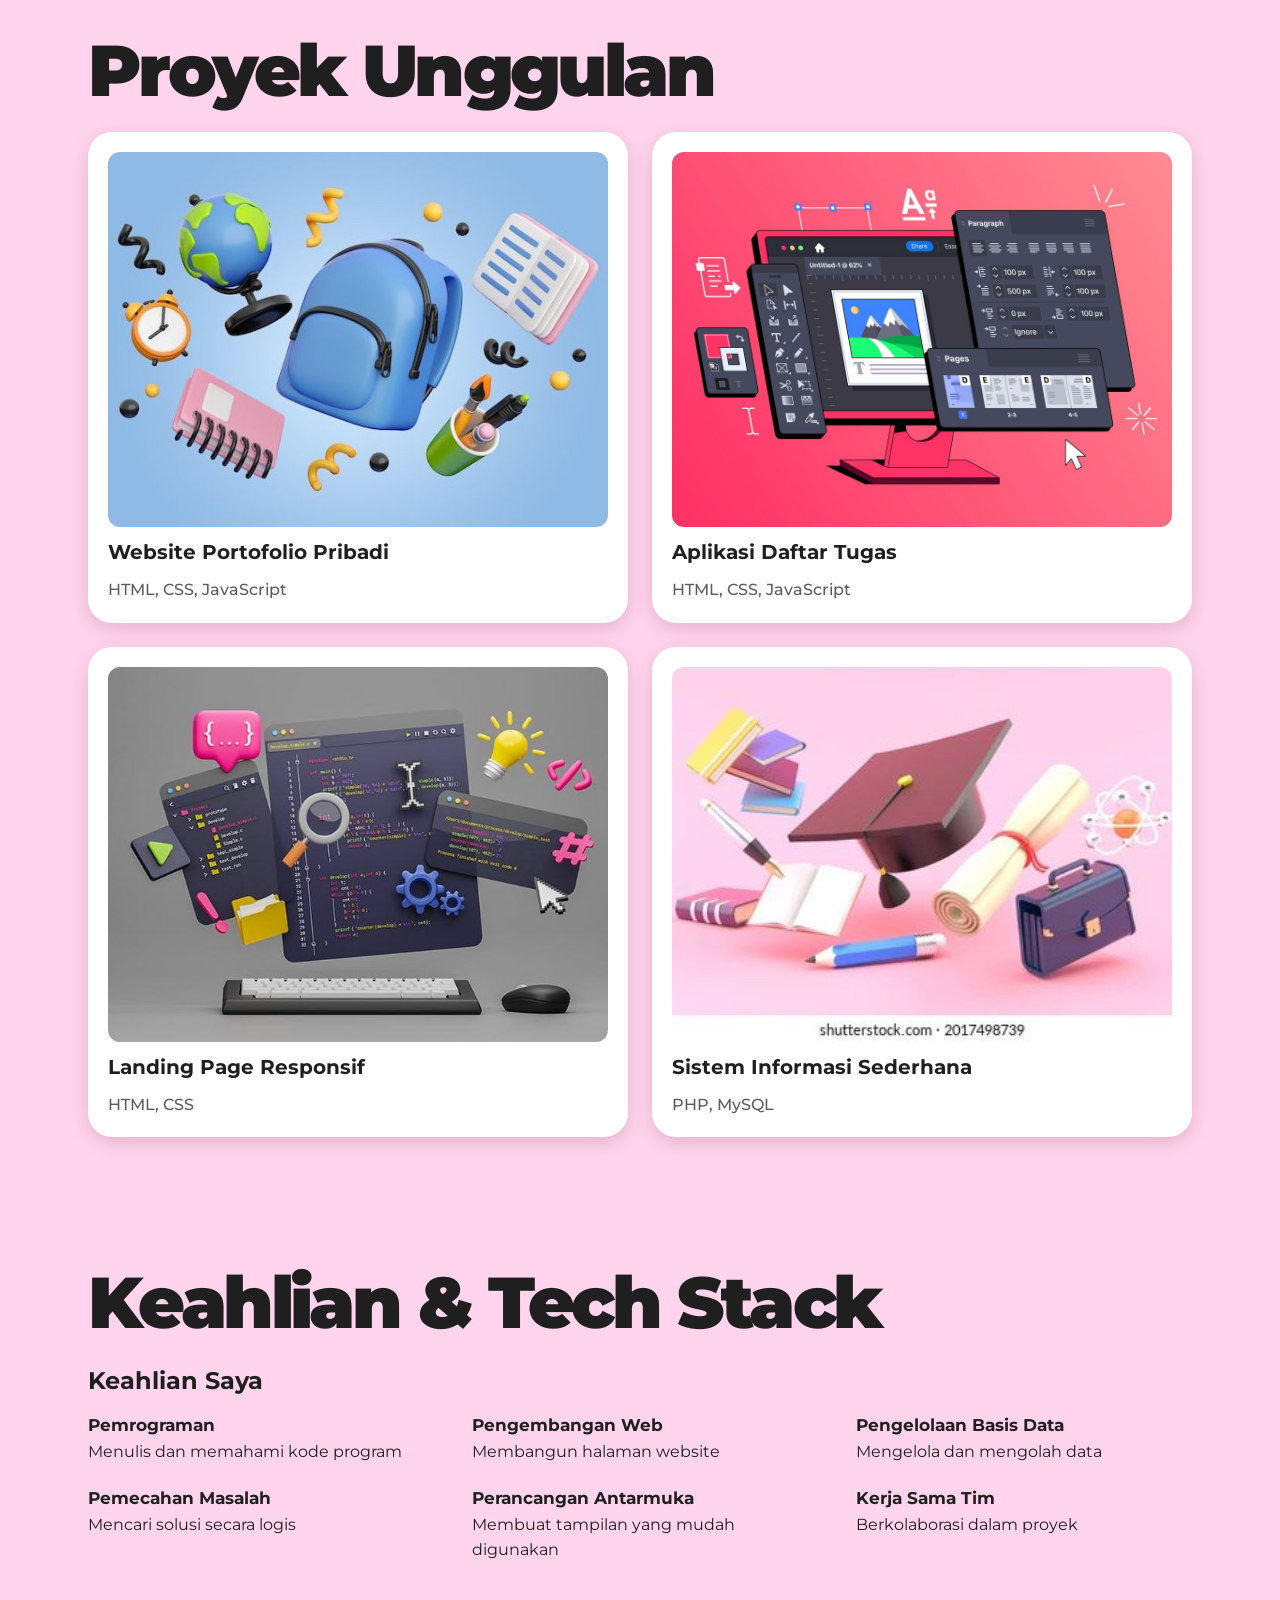
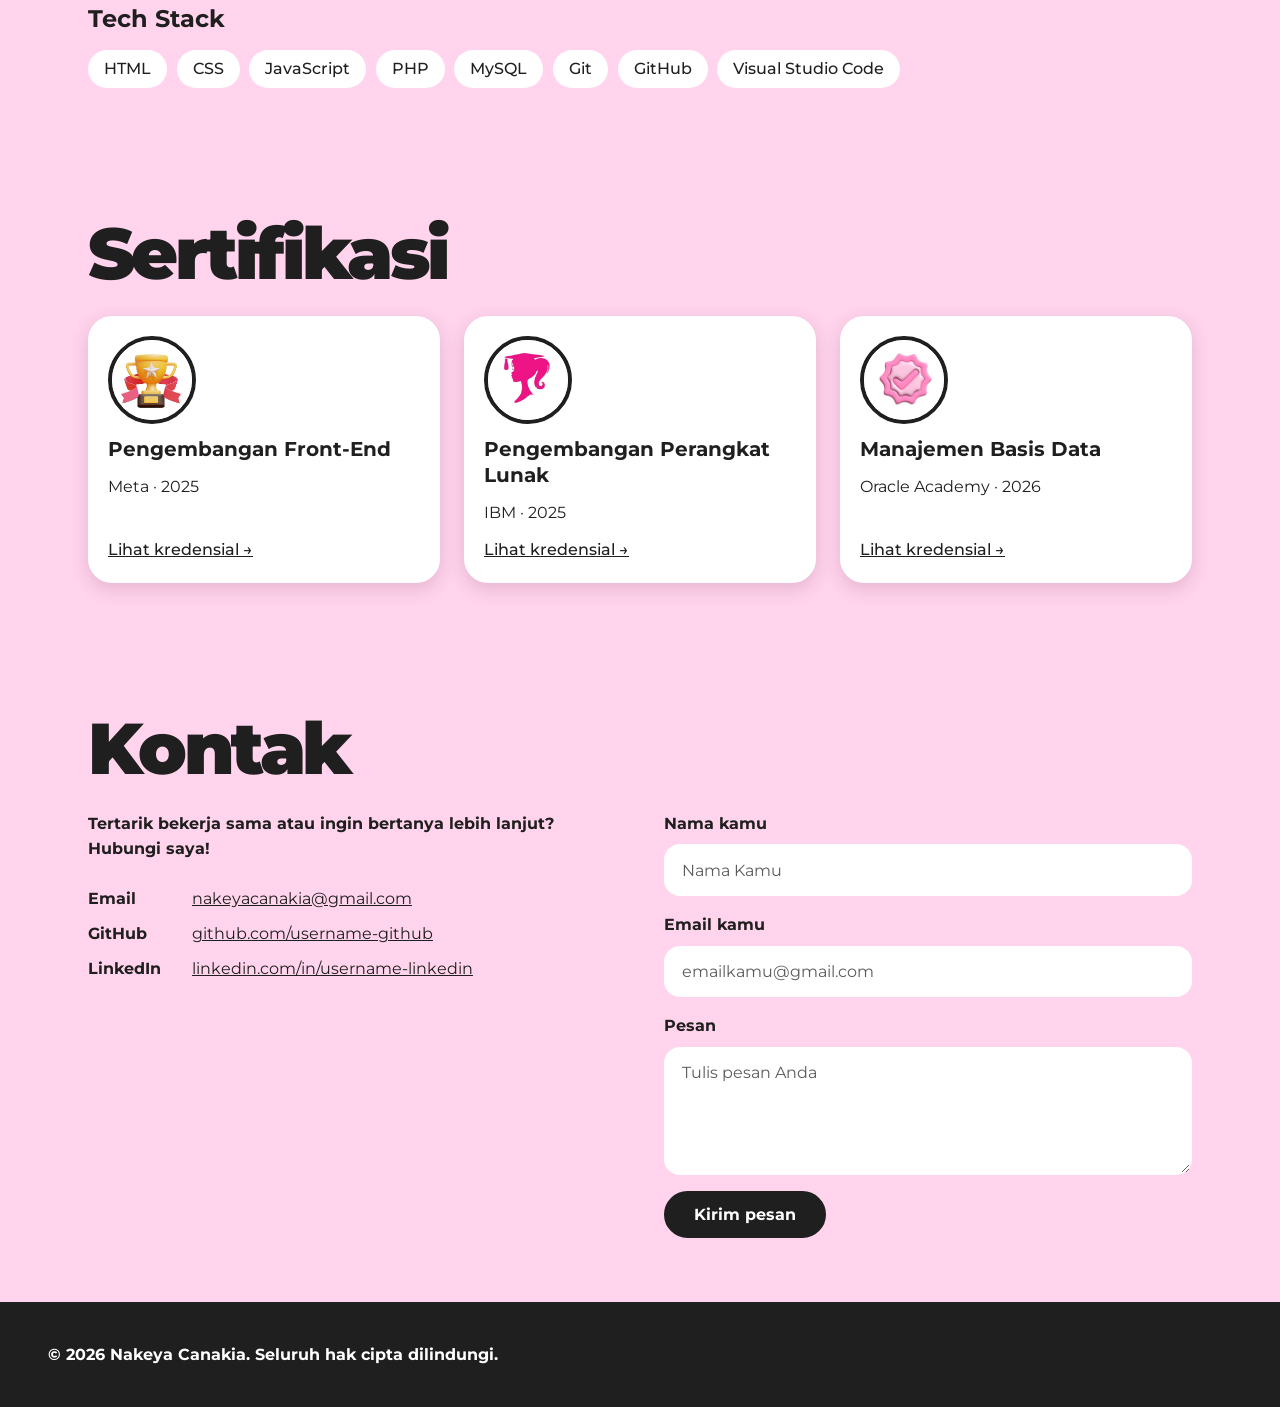
==== commit 64da3381: "fix: perbaiki gambar proyek" ====
--- a/pemweb-tugas1-42530005/index.html
+++ b/pemweb-tugas1-42530005/index.html
@@ -84,7 +84,7 @@
         <li>
           <article class="kartu">
             <figure>
-              <img src="assets/images/komputer-3.jpg" width="640" height="480" loading="lazy"
+              <img src="assets/images/komputer3.jpg" width="640" height="480" loading="lazy"
                    alt="Tangkapan layar proyek Aplikasi Daftar Tugas">
             </figure>
             <h3>Aplikasi Daftar Tugas</h3>
